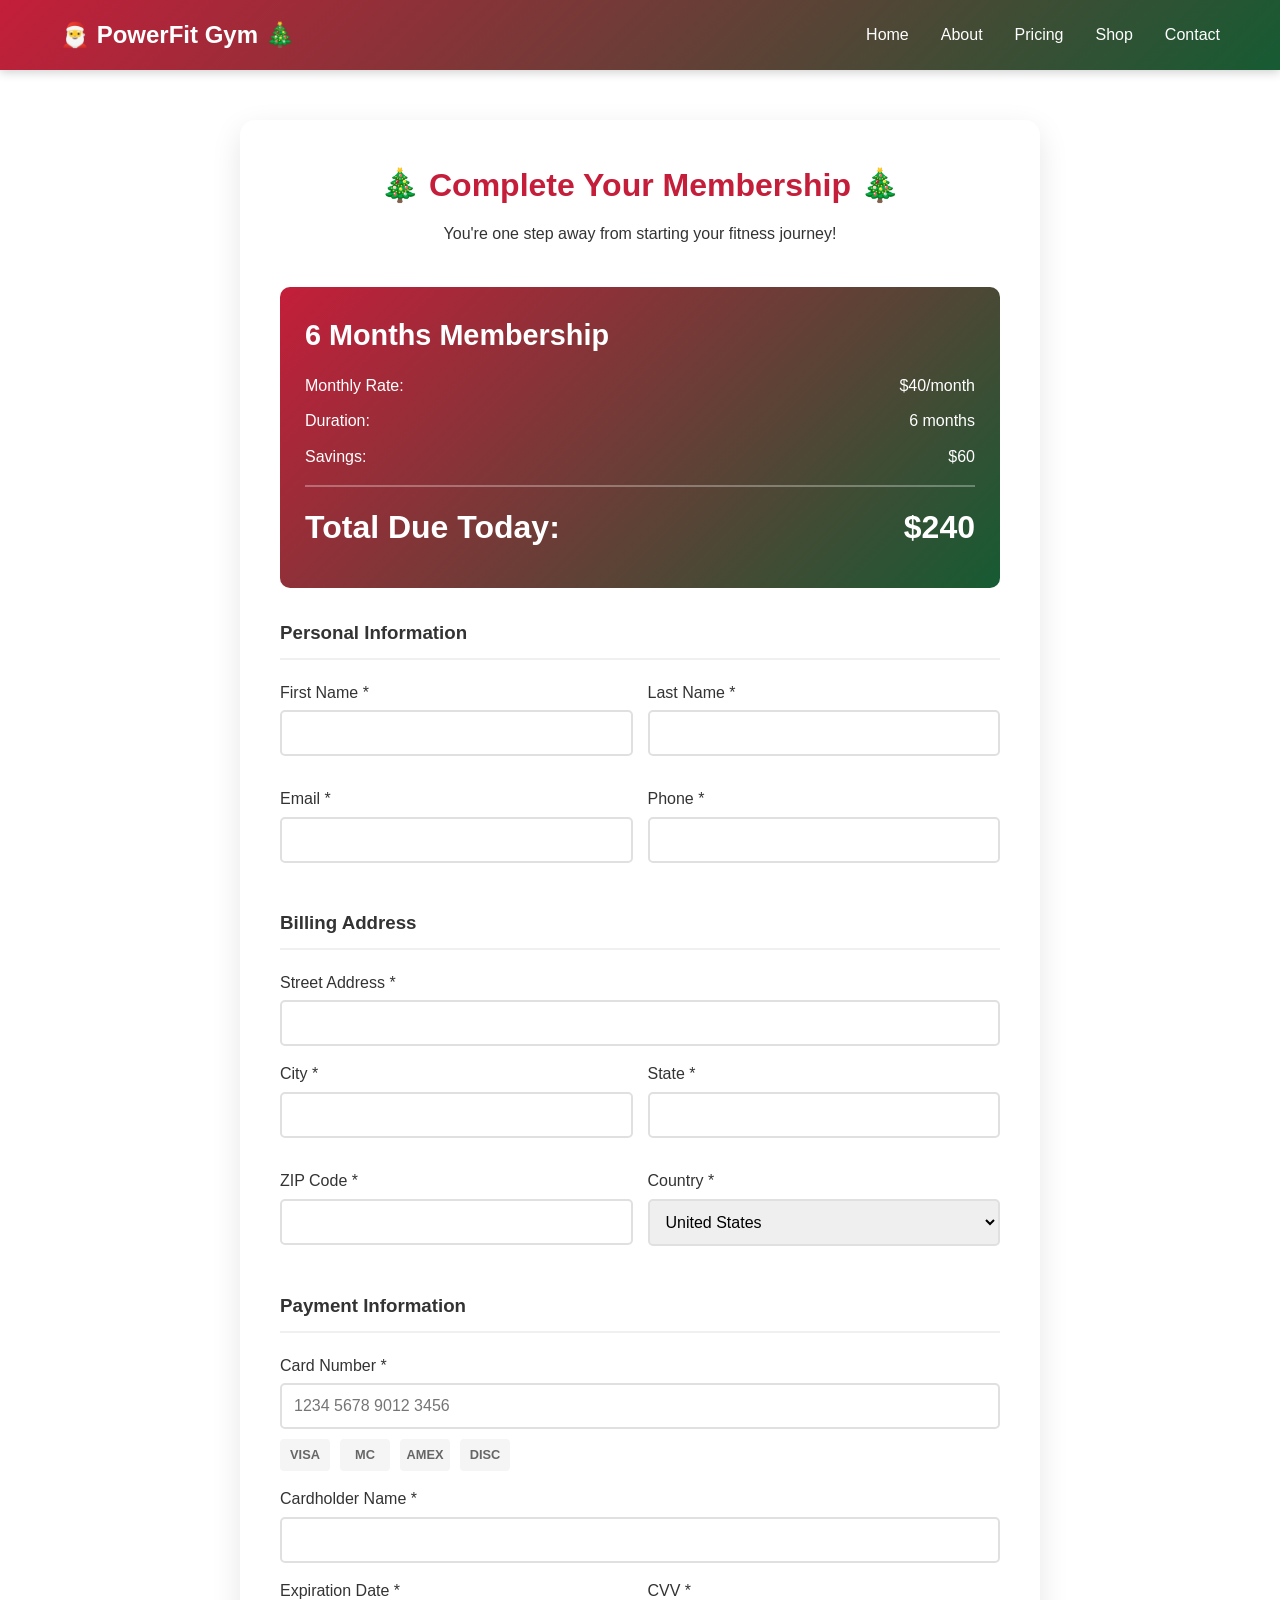
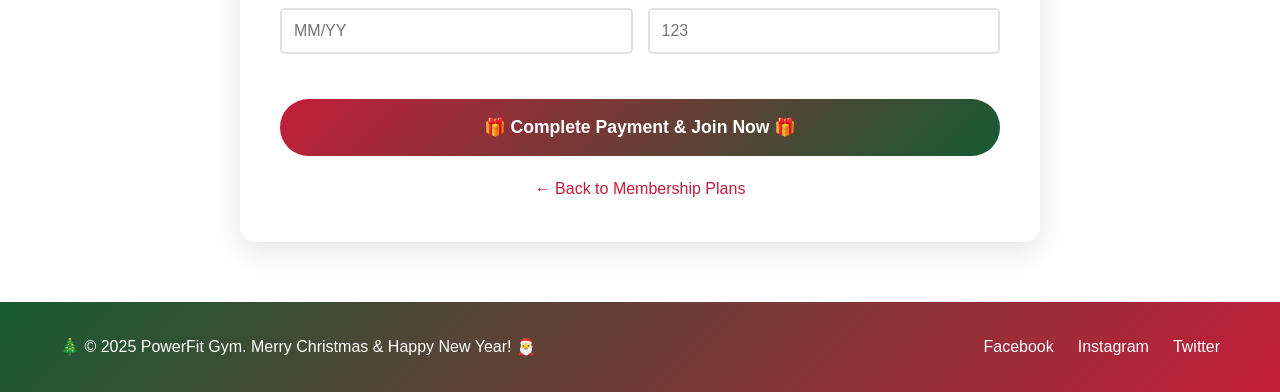
==== checkout.html @ 495035e3 "Update gallery slider with gym photos and preserve SVG files" ====
<!DOCTYPE html>
<html lang="en">
<head>
    <meta charset="UTF-8">
    <meta name="viewport" content="width=device-width, initial-scale=1.0">
    <title>Checkout - PowerFit Gym</title>
    <link rel="stylesheet" href="styles.css">
    <style>
        .checkout-container {
            max-width: 800px;
            margin: 120px auto 60px;
            padding: 40px;
            background: white;
            border-radius: 15px;
            box-shadow: 0 10px 30px rgba(0,0,0,0.1);
        }
        
        .checkout-header {
            text-align: center;
            margin-bottom: 40px;
        }
        
        .checkout-header h1 {
            color: #c41e3a;
            margin-bottom: 10px;
        }
        
        .plan-summary {
            background: linear-gradient(135deg, #c41e3a 0%, #165b33 100%);
            color: white;
            padding: 25px;
            border-radius: 10px;
            margin-bottom: 30px;
        }
        
        .plan-summary h2 {
            margin-bottom: 15px;
            font-size: 1.8rem;
        }
        
        .plan-details {
            display: flex;
            justify-content: space-between;
            align-items: center;
            margin-bottom: 10px;
        }
        
        .total-amount {
            font-size: 2rem;
            font-weight: bold;
            border-top: 2px solid rgba(255,255,255,0.3);
            padding-top: 15px;
            margin-top: 15px;
        }
        
        .checkout-form {
            margin-top: 30px;
        }
        
        .form-section {
            margin-bottom: 30px;
        }
        
        .form-section h3 {
            color: #333;
            margin-bottom: 20px;
            padding-bottom: 10px;
            border-bottom: 2px solid #f0f0f0;
        }
        
        .form-row {
            display: grid;
            grid-template-columns: 1fr 1fr;
            gap: 15px;
            margin-bottom: 15px;
        }
        
        .form-group {
            margin-bottom: 15px;
        }
        
        .form-group label {
            display: block;
            margin-bottom: 5px;
            color: #333;
            font-weight: 500;
        }
        
        .form-group input,
        .form-group select {
            width: 100%;
            padding: 12px;
            border: 2px solid #e0e0e0;
            border-radius: 5px;
            font-size: 1rem;
            transition: border-color 0.3s;
        }
        
        .form-group input:focus,
        .form-group select:focus {
            outline: none;
            border-color: #c41e3a;
        }
        
        .card-icons {
            display: flex;
            gap: 10px;
            margin-top: 10px;
        }
        
        .card-icon {
            width: 50px;
            height: 32px;
            background: #f5f5f5;
            border-radius: 4px;
            display: flex;
            align-items: center;
            justify-content: center;
            font-size: 0.8rem;
            font-weight: bold;
            color: #666;
        }
        
        .submit-btn {
            background: linear-gradient(135deg, #c41e3a 0%, #165b33 100%);
            color: white;
            border: none;
            padding: 18px 40px;
            border-radius: 50px;
            font-size: 1.1rem;
            font-weight: bold;
            cursor: pointer;
            width: 100%;
            transition: transform 0.3s, box-shadow 0.3s;
        }
        
        .submit-btn:hover {
            transform: translateY(-2px);
            box-shadow: 0 10px 25px rgba(196, 30, 58, 0.3);
        }
        
        .back-link {
            text-align: center;
            margin-top: 20px;
        }
        
        .back-link a {
            color: #c41e3a;
            text-decoration: none;
            font-weight: 500;
        }
        
        .back-link a:hover {
            text-decoration: underline;
        }
        
        @media (max-width: 768px) {
            .form-row {
                grid-template-columns: 1fr;
            }
            
            .checkout-container {
                margin: 100px 20px 40px;
                padding: 25px;
            }
        }
        
        /* Success Modal */
        .modal {
            display: none;
            position: fixed;
            z-index: 2000;
            left: 0;
            top: 0;
            width: 100%;
            height: 100%;
            background-color: rgba(0, 0, 0, 0.6);
            animation: fadeIn 0.3s;
        }
        
        @keyframes fadeIn {
            from { opacity: 0; }
            to { opacity: 1; }
        }
        
        @keyframes slideIn {
            from {
                transform: translateY(-50px);
                opacity: 0;
            }
            to {
                transform: translateY(0);
                opacity: 1;
            }
        }
        
        .modal-content {
            background: white;
            margin: 5% auto;
            padding: 30px;
            border-radius: 20px;
            width: 90%;
            max-width: 420px;
            text-align: center;
            box-shadow: 0 20px 60px rgba(0, 0, 0, 0.3);
            animation: slideIn 0.4s;
            position: relative;
        }
        
        .close-btn {
            position: absolute;
            top: 10px;
            right: 15px;
            font-size: 24px;
            font-weight: bold;
            color: #999;
            cursor: pointer;
            background: none;
            border: none;
            width: 30px;
            height: 30px;
            display: flex;
            align-items: center;
            justify-content: center;
            border-radius: 50%;
            transition: all 0.3s;
        }
        
        .close-btn:hover {
            color: #333;
            background: #f0f0f0;
        }
        
        .success-icon {
            width: 65px;
            height: 65px;
            background: linear-gradient(135deg, #4ade80 0%, #22c55e 100%);
            border-radius: 50%;
            display: flex;
            align-items: center;
            justify-content: center;
            margin: 0 auto 15px;
            font-size: 40px;
            animation: scaleUp 0.5s;
        }
        
        @keyframes scaleUp {
            0% { transform: scale(0); }
            50% { transform: scale(1.1); }
            100% { transform: scale(1); }
        }
        
        .modal-content h2 {
            color: #22c55e;
            margin-bottom: 12px;
            font-size: 1.6rem;
        }
        
        .modal-content p {
            color: #666;
            margin-bottom: 8px;
            font-size: 1rem;
            line-height: 1.5;
        }
        
        .order-details {
            background: #f9f9f9;
            padding: 15px;
            border-radius: 10px;
            margin: 20px 0;
            text-align: left;
        }
        
        .order-details p {
            display: flex;
            justify-content: space-between;
            margin-bottom: 8px;
            color: #333;
            font-size: 0.95rem;
        }
        
        .order-details p strong {
            color: #c41e3a;
        }
        
        .modal-btn {
            background: linear-gradient(135deg, #c41e3a 0%, #165b33 100%);
            color: white;
            border: none;
            padding: 12px 35px;
            border-radius: 50px;
            font-size: 1rem;
            font-weight: bold;
            cursor: pointer;
            margin-top: 15px;
            transition: transform 0.3s;
        }
        
        .modal-btn:hover {
            transform: translateY(-2px);
        }
    </style>
</head>
<body>
    <header>
        <nav>
            <div class="logo"><a href="index.html" style="color: white; text-decoration: none;">🎅 PowerFit Gym 🎄</a></div>
            <ul class="nav-links">
                <li><a href="index.html#home">Home</a></li>
                <li><a href="index.html#about">About</a></li>
                <li><a href="pricing.html">Pricing</a></li>
                <li><a href="shop.html">Shop</a></li>
                <li><a href="index.html#contact">Contact</a></li>
            </ul>
        </nav>
    </header>

    <div class="checkout-container">
        <div class="checkout-header">
            <h1>🎄 Complete Your Membership 🎄</h1>
            <p>You're one step away from starting your fitness journey!</p>
        </div>

        <div class="plan-summary">
            <h2 id="plan-name">6 Months Membership</h2>
            <div class="plan-details">
                <span>Monthly Rate:</span>
                <span id="monthly-rate">$40/month</span>
            </div>
            <div class="plan-details">
                <span>Duration:</span>
                <span id="duration">6 months</span>
            </div>
            <div class="plan-details">
                <span>Savings:</span>
                <span id="savings">$60</span>
            </div>
            <div class="total-amount">
                <div class="plan-details">
                    <span>Total Due Today:</span>
                    <span id="total-amount">$240</span>
                </div>
            </div>
        </div>

        <form class="checkout-form" id="checkout-form">
            <div class="form-section">
                <h3>Personal Information</h3>
                <div class="form-row">
                    <div class="form-group">
                        <label>First Name *</label>
                        <input type="text" name="firstName" required>
                    </div>
                    <div class="form-group">
                        <label>Last Name *</label>
                        <input type="text" name="lastName" required>
                    </div>
                </div>
                <div class="form-row">
                    <div class="form-group">
                        <label>Email *</label>
                        <input type="email" name="email" required>
                    </div>
                    <div class="form-group">
                        <label>Phone *</label>
                        <input type="tel" name="phone" required>
                    </div>
                </div>
            </div>

            <div class="form-section">
                <h3>Billing Address</h3>
                <div class="form-group">
                    <label>Street Address *</label>
                    <input type="text" name="address" required>
                </div>
                <div class="form-row">
                    <div class="form-group">
                        <label>City *</label>
                        <input type="text" name="city" required>
                    </div>
                    <div class="form-group">
                        <label>State *</label>
                        <input type="text" name="state" required>
                    </div>
                </div>
                <div class="form-row">
                    <div class="form-group">
                        <label>ZIP Code *</label>
                        <input type="text" name="zip" required>
                    </div>
                    <div class="form-group">
                        <label>Country *</label>
                        <select name="country" required>
                            <option value="US">United States</option>
                            <option value="CA">Canada</option>
                            <option value="UK">United Kingdom</option>
                            <option value="Other">Other</option>
                        </select>
                    </div>
                </div>
            </div>

            <div class="form-section">
                <h3>Payment Information</h3>
                <div class="form-group">
                    <label>Card Number *</label>
                    <input type="text" name="cardNumber" placeholder="1234 5678 9012 3456" maxlength="19" required>
                    <div class="card-icons">
                        <div class="card-icon">VISA</div>
                        <div class="card-icon">MC</div>
                        <div class="card-icon">AMEX</div>
                        <div class="card-icon">DISC</div>
                    </div>
                </div>
                <div class="form-group">
                    <label>Cardholder Name *</label>
                    <input type="text" name="cardName" required>
                </div>
                <div class="form-row">
                    <div class="form-group">
                        <label>Expiration Date *</label>
                        <input type="text" name="expiry" placeholder="MM/YY" maxlength="5" required>
                    </div>
                    <div class="form-group">
                        <label>CVV *</label>
                        <input type="text" name="cvv" placeholder="123" maxlength="4" required>
                    </div>
                </div>
            </div>

            <button type="submit" class="submit-btn">🎁 Complete Payment & Join Now 🎁</button>
        </form>

        <div class="back-link">
            <a href="pricing.html">← Back to Membership Plans</a>
        </div>
    </div>
    
    <!-- Success Modal -->
    <div id="successModal" class="modal">
        <div class="modal-content">
            <button class="close-btn" onclick="closeModal()">&times;</button>
            <div class="success-icon">✓</div>
            <h2>🎄 Payment Successful! 🎅</h2>
            <p>Welcome to PowerFit Gym!</p>
            
            <div class="order-details">
                <p><span>Membership Plan:</span> <strong id="modal-plan">6 Months</strong></p>
                <p><span>Monthly Rate:</span> <strong id="modal-rate">$40/month</strong></p>
                <p><span>Total Paid:</span> <strong id="modal-total">$240</strong></p>
            </div>
            
            <p>🎁 Your membership has been activated!</p>
            <p>📧 Confirmation email sent</p>
            <p>💪 See you at the gym!</p>
            
            <button class="modal-btn" onclick="closeModal()">Start Your Journey</button>
        </div>
    </div>

    <footer>
        <div class="container">
            <p>🎄 &copy; 2025 PowerFit Gym. Merry Christmas & Happy New Year! 🎅</p>
            <div class="social-links">
                <a href="#">Facebook</a>
                <a href="#">Instagram</a>
                <a href="#">Twitter</a>
            </div>
        </div>
    </footer>

    <script>
        // Get plan details from URL parameters
        const urlParams = new URLSearchParams(window.location.search);
        const plan = urlParams.get('plan') || '6';
        
        // Plan pricing data
        const plans = {
            '1': { name: '1 Month', monthly: 50, duration: 1, savings: 0 },
            '6': { name: '6 Months', monthly: 40, duration: 6, savings: 60 },
            '12': { name: '12 Months', monthly: 30, duration: 12, savings: 240 }
        };
        
        const selectedPlan = plans[plan];
        const total = selectedPlan.monthly * selectedPlan.duration;
        
        // Update page with selected plan details
        document.getElementById('plan-name').textContent = selectedPlan.name + ' Membership';
        document.getElementById('monthly-rate').textContent = '$' + selectedPlan.monthly + '/month';
        document.getElementById('duration').textContent = selectedPlan.duration + ' month' + (selectedPlan.duration > 1 ? 's' : '');
        document.getElementById('savings').textContent = selectedPlan.savings > 0 ? '$' + selectedPlan.savings : 'None';
        document.getElementById('total-amount').textContent = '$' + total;
        
        // Format card number input
        document.querySelector('input[name="cardNumber"]').addEventListener('input', function(e) {
            let value = e.target.value.replace(/\s/g, '');
            let formattedValue = value.match(/.{1,4}/g)?.join(' ') || value;
            e.target.value = formattedValue;
        });
        
        // Format expiry date
        document.querySelector('input[name="expiry"]').addEventListener('input', function(e) {
            let value = e.target.value.replace(/\D/g, '');
            if (value.length >= 2) {
                value = value.slice(0, 2) + '/' + value.slice(2, 4);
            }
            e.target.value = value;
        });
        
        // Handle form submission
        document.getElementById('checkout-form').addEventListener('submit', function(e) {
            e.preventDefault();
            
            // Update modal with plan details
            document.getElementById('modal-plan').textContent = selectedPlan.name;
            document.getElementById('modal-rate').textContent = '$' + selectedPlan.monthly + '/month';
            document.getElementById('modal-total').textContent = '$' + total;
            
            // Show success modal
            document.getElementById('successModal').style.display = 'block';
        });
        
        // Close modal and redirect to home
        function closeModal() {
            document.getElementById('successModal').style.display = 'none';
            window.location.href = 'index.html';
        }
        
        // Close modal when clicking outside
        window.onclick = function(event) {
            const modal = document.getElementById('successModal');
            if (event.target == modal) {
                closeModal();
            }
        }
    </script>
</body>
</html>
---- styles.css ----
* {
    margin: 0;
    padding: 0;
    box-sizing: border-box;
}

body {
    font-family: 'Segoe UI', Tahoma, Geneva, Verdana, sans-serif;
    line-height: 1.6;
    color: #333;
}

.container {
    max-width: 1200px;
    margin: 0 auto;
    padding: 0 20px;
}

/* Header & Navigation */
header {
    background: linear-gradient(135deg, #c41e3a 0%, #165b33 100%);
    color: white;
    padding: 1rem 0;
    box-shadow: 0 2px 10px rgba(0,0,0,0.2);
    position: fixed;
    width: 100%;
    top: 0;
    z-index: 1000;
}

nav {
    max-width: 1200px;
    margin: 0 auto;
    padding: 0 20px;
    display: flex;
    justify-content: space-between;
    align-items: center;
}

.logo {
    font-size: 1.5rem;
    font-weight: bold;
}

.nav-links {
    display: flex;
    list-style: none;
    gap: 2rem;
}

.nav-links a {
    color: white;
    text-decoration: none;
    transition: opacity 0.3s;
}

.nav-links a:hover {
    opacity: 0.8;
}

/* Hero Section */
.hero {
    background: linear-gradient(135deg, #c41e3a 0%, #165b33 100%);
    color: white;
    padding: 150px 20px 100px;
    text-align: center;
    margin-top: 60px;
    position: relative;
    overflow: hidden;
}

.hero-content h1 {
    font-size: 3rem;
    margin-bottom: 1rem;
}

.hero-content p {
    font-size: 1.2rem;
    margin-bottom: 2rem;
    opacity: 0.9;
}

.cta-button {
    display: inline-block;
    background: #ffd700;
    color: #c41e3a;
    padding: 15px 40px;
    text-decoration: none;
    border-radius: 50px;
    font-weight: bold;
    transition: transform 0.3s, box-shadow 0.3s;
    box-shadow: 0 4px 15px rgba(255, 215, 0, 0.4);
}

.cta-button:hover {
    transform: translateY(-2px);
    box-shadow: 0 10px 20px rgba(255, 215, 0, 0.5);
}

/* Snowflakes Animation */
.snowflakes {
    position: absolute;
    top: 0;
    left: 0;
    width: 100%;
    height: 100%;
    overflow: hidden;
    pointer-events: none;
}

.snowflake {
    position: absolute;
    top: -10px;
    color: white;
    font-size: 1.5rem;
    animation: fall linear infinite;
    opacity: 0.8;
}

.snowflake:nth-child(1) { left: 10%; animation-duration: 10s; animation-delay: 0s; }
.snowflake:nth-child(2) { left: 20%; animation-duration: 12s; animation-delay: 2s; font-size: 2rem; }
.snowflake:nth-child(3) { left: 30%; animation-duration: 8s; animation-delay: 4s; }
.snowflake:nth-child(4) { left: 40%; animation-duration: 15s; animation-delay: 1s; font-size: 1.8rem; }
.snowflake:nth-child(5) { left: 50%; animation-duration: 11s; animation-delay: 3s; }
.snowflake:nth-child(6) { left: 60%; animation-duration: 13s; animation-delay: 5s; font-size: 1.6rem; }
.snowflake:nth-child(7) { left: 70%; animation-duration: 9s; animation-delay: 2s; }
.snowflake:nth-child(8) { left: 80%; animation-duration: 14s; animation-delay: 0s; font-size: 2.2rem; }

@keyframes fall {
    0% {
        transform: translateY(0) rotate(0deg);
    }
    100% {
        transform: translateY(100vh) rotate(360deg);
    }
}

/* About Section */
.about {
    padding: 80px 20px;
    background: linear-gradient(to bottom, #f0f8ff 0%, #e6f2ff 100%);
}

.about h2 {
    text-align: center;
    font-size: 2.5rem;
    margin-bottom: 3rem;
    color: #333;
}

.features {
    display: grid;
    grid-template-columns: repeat(auto-fit, minmax(250px, 1fr));
    gap: 2rem;
}

.feature {
    text-align: center;
    padding: 2rem;
    background: white;
    border-radius: 10px;
    box-shadow: 0 5px 15px rgba(196, 30, 58, 0.15);
    transition: transform 0.3s;
    border: 2px solid #ffd700;
}

.feature:hover {
    transform: translateY(-5px);
    box-shadow: 0 8px 25px rgba(196, 30, 58, 0.25);
}

.icon {
    font-size: 3rem;
    margin-bottom: 1rem;
}

.feature h3 {
    margin-bottom: 1rem;
    color: #c41e3a;
}

/* Pricing Section */
.pricing {
    padding: 80px 20px;
    background: white;
}

.pricing h2 {
    text-align: center;
    font-size: 2.5rem;
    margin-bottom: 1rem;
    color: #333;
}

.pricing-subtitle {
    text-align: center;
    font-size: 1.1rem;
    color: #666;
    margin-bottom: 3rem;
}

.pricing-cards {
    display: grid;
    grid-template-columns: repeat(auto-fit, minmax(300px, 1fr));
    gap: 2rem;
    max-width: 1200px;
    margin: 0 auto;
}

.pricing-card {
    background: white;
    border: 3px solid #ffd700;
    border-radius: 15px;
    padding: 2rem;
    text-align: center;
    transition: transform 0.3s, box-shadow 0.3s;
    position: relative;
    box-shadow: 0 5px 20px rgba(196, 30, 58, 0.1);
}

.pricing-card:hover {
    transform: translateY(-10px);
    box-shadow: 0 15px 30px rgba(196, 30, 58, 0.25);
}

.pricing-card.featured {
    border-color: #165b33;
    border-width: 4px;
    transform: scale(1.05);
    background: linear-gradient(to bottom, #ffffff 0%, #f0fff0 100%);
}

.pricing-card.featured:hover {
    transform: scale(1.05) translateY(-10px);
}

.badge {
    position: absolute;
    top: -15px;
    left: 50%;
    transform: translateX(-50%);
    background: linear-gradient(135deg, #c41e3a 0%, #165b33 100%);
    color: white;
    padding: 5px 20px;
    border-radius: 20px;
    font-size: 0.9rem;
    font-weight: bold;
    box-shadow: 0 4px 10px rgba(196, 30, 58, 0.3);
}

.pricing-card h3 {
    font-size: 1.8rem;
    margin-bottom: 1rem;
    color: #333;
}

.price {
    margin-bottom: 2rem;
}

.amount {
    font-size: 3rem;
    font-weight: bold;
    color: #c41e3a;
}

.period {
    font-size: 1.2rem;
    color: #666;
}

.features-list {
    list-style: none;
    margin-bottom: 2rem;
    text-align: left;
}

.features-list li {
    padding: 0.7rem 0;
    border-bottom: 1px solid #f0f0f0;
}

.select-plan {
    background: linear-gradient(135deg, #c41e3a 0%, #165b33 100%);
    color: white;
    border: none;
    padding: 15px 40px;
    border-radius: 50px;
    font-size: 1rem;
    font-weight: bold;
    cursor: pointer;
    transition: transform 0.3s, box-shadow 0.3s;
    width: 100%;
}

.select-plan:hover {
    transform: translateY(-2px);
    box-shadow: 0 5px 15px rgba(196, 30, 58, 0.5);
}

.pricing-note {
    text-align: center;
    margin-top: 3rem;
    padding: 1.5rem;
    background: linear-gradient(135deg, #fffacd 0%, #ffd700 100%);
    border-radius: 10px;
    border: 2px solid #c41e3a;
}

.pricing-note p {
    font-size: 1.1rem;
    color: #666;
}

/* Contact Section */
.contact {
    padding: 80px 20px;
    background: linear-gradient(to bottom, #f0f8ff 0%, #e6f2ff 100%);
}

.contact h2 {
    text-align: center;
    font-size: 2.5rem;
    margin-bottom: 3rem;
    color: #333;
}

.contact-content {
    display: grid;
    grid-template-columns: repeat(auto-fit, minmax(300px, 1fr));
    gap: 3rem;
    max-width: 1000px;
    margin: 0 auto;
}

.contact-info h3,
.contact-form h3 {
    font-size: 1.5rem;
    margin-bottom: 1.5rem;
    color: #c41e3a;
}

.contact-info p {
    margin-bottom: 1rem;
    font-size: 1.1rem;
}

.contact-form form {
    display: flex;
    flex-direction: column;
    gap: 1rem;
}

.contact-form input,
.contact-form textarea {
    padding: 12px;
    border: 2px solid #e0e0e0;
    border-radius: 5px;
    font-size: 1rem;
    transition: border-color 0.3s;
}

.contact-form input:focus,
.contact-form textarea:focus {
    outline: none;
    border-color: #c41e3a;
}

.contact-form button {
    background: linear-gradient(135deg, #c41e3a 0%, #165b33 100%);
    color: white;
    border: none;
    padding: 15px;
    border-radius: 5px;
    font-size: 1rem;
    font-weight: bold;
    cursor: pointer;
    transition: transform 0.3s;
}

.contact-form button:hover {
    transform: translateY(-2px);
}

/* Footer */
footer {
    background: linear-gradient(135deg, #165b33 0%, #c41e3a 100%);
    color: white;
    padding: 2rem 20px;
    text-align: center;
}

footer .container {
    display: flex;
    justify-content: space-between;
    align-items: center;
    flex-wrap: wrap;
    gap: 1rem;
}

.social-links {
    display: flex;
    gap: 1.5rem;
}

.social-links a {
    color: white;
    text-decoration: none;
    transition: opacity 0.3s;
}

.social-links a:hover {
    opacity: 0.7;
}

/* Responsive Design */
@media (max-width: 768px) {
    .hero-content h1 {
        font-size: 2rem;
    }

    .pricing-cards {
        grid-template-columns: 1fr;
    }

    .pricing-card.featured {
        transform: scale(1);
    }

    footer .container {
        flex-direction: column;
        text-align: center;
    }
}

/* Gallery */
.gallery {
    padding: 60px 20px;
    background: #fffaf6;
}

.gallery h2 {
    text-align: center;
    font-size: 2.2rem;
    margin-bottom: 0.5rem;
    color: #333;
}

.gallery-subtitle {
    text-align: center;
    color: #666;
    margin-bottom: 2rem;
}

.gallery-grid {
    display: grid;
    grid-template-columns: repeat(auto-fit, minmax(240px, 1fr));
    gap: 1.25rem;
    max-width: 1100px;
    margin: 0 auto;
}

.gallery-item {
    background: white;
    border-radius: 12px;
    overflow: hidden;
    text-align: center;
    box-shadow: 0 8px 20px rgba(0,0,0,0.08);
}

.gallery-item img {
    width: 100%;
    height: 220px;
    object-fit: cover;
    display: block;
}

.gallery-item figcaption {
    padding: 0.75rem 1rem 1.25rem;
    font-weight: 600;
    color: #c41e3a;
}

.gallery-note {
    text-align: center;
    margin-top: 1rem;
    color: #555;
    font-size: 0.95rem;
}

@media (max-width: 480px) {
    .gallery-item img {
        height: 160px;
    }
}
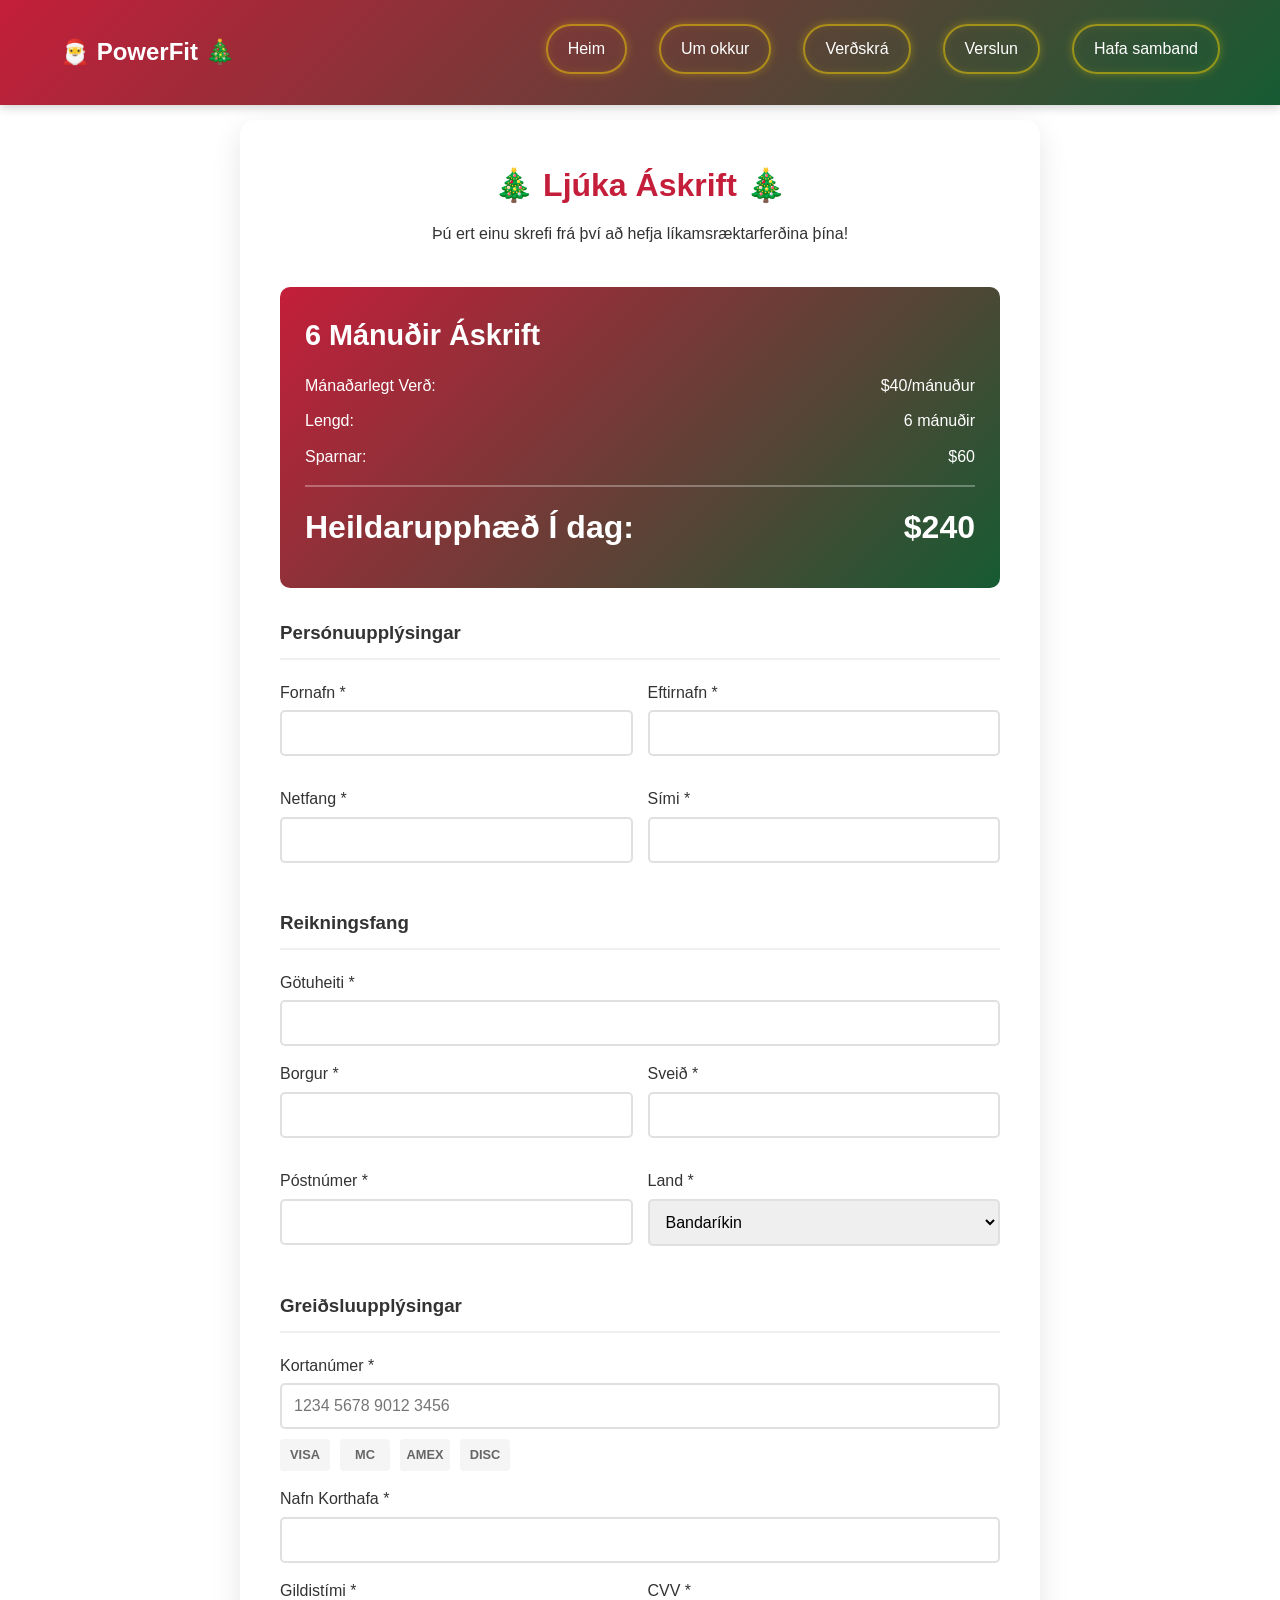
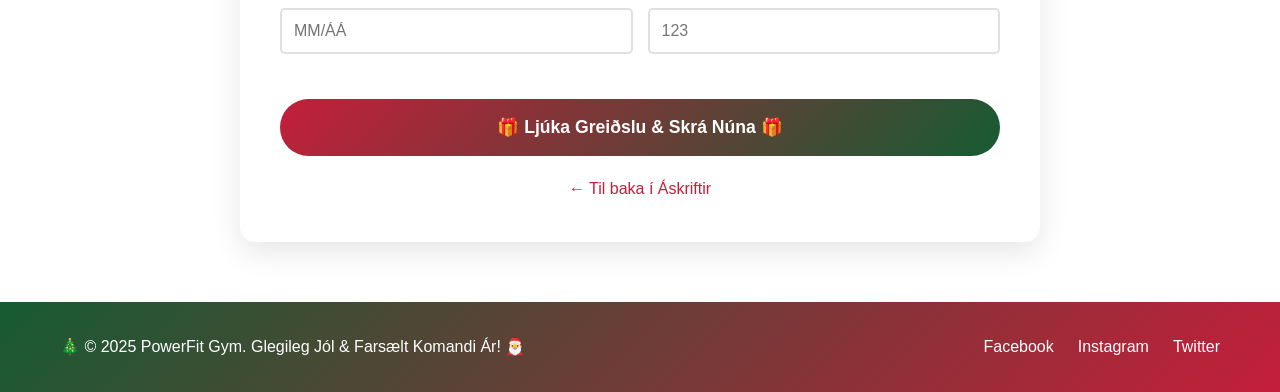
==== commit 6ed0cad4: "Complete Icelandic translation of entire website" ====
--- a/checkout.html
+++ b/checkout.html
@@ -3,7 +3,7 @@
 <head>
     <meta charset="UTF-8">
     <meta name="viewport" content="width=device-width, initial-scale=1.0">
-    <title>Checkout - PowerFit Gym</title>
+    <title>Greiðsla - PowerFit Gym</title>
     <link rel="stylesheet" href="styles.css">
     <style>
         .checkout-container {
@@ -304,40 +304,40 @@
 <body>
     <header>
         <nav>
-            <div class="logo"><a href="index.html" style="color: white; text-decoration: none;">🎅 PowerFit Gym 🎄</a></div>
+            <div class="logo"><a href="index.html" style="color: white; text-decoration: none;">🎅 PowerFit 🎄</a></div>
             <ul class="nav-links">
-                <li><a href="index.html#home">Home</a></li>
-                <li><a href="index.html#about">About</a></li>
-                <li><a href="pricing.html">Pricing</a></li>
-                <li><a href="shop.html">Shop</a></li>
-                <li><a href="index.html#contact">Contact</a></li>
+                <li><a href="index.html#home">Heim</a></li>
+                <li><a href="index.html#about">Um okkur</a></li>
+                <li><a href="pricing.html">Verðskrá</a></li>
+                <li><a href="shop.html">Verslun</a></li>
+                <li><a href="index.html#contact">Hafa samband</a></li>
             </ul>
         </nav>
     </header>
 
     <div class="checkout-container">
         <div class="checkout-header">
-            <h1>🎄 Complete Your Membership 🎄</h1>
-            <p>You're one step away from starting your fitness journey!</p>
+            <h1>🎄 Ljúka Áskrift 🎄</h1>
+            <p>Þú ert einu skrefi frá því að hefja líkamsræktarferðina þína!</p>
         </div>
 
         <div class="plan-summary">
-            <h2 id="plan-name">6 Months Membership</h2>
+            <h2 id="plan-name">6 Mánaða Áskrift</h2>
             <div class="plan-details">
-                <span>Monthly Rate:</span>
-                <span id="monthly-rate">$40/month</span>
+                <span>Mánaðarlegt Verð:</span>
+                <span id="monthly-rate">$40/mánuður</span>
             </div>
             <div class="plan-details">
-                <span>Duration:</span>
-                <span id="duration">6 months</span>
+                <span>Lengd:</span>
+                <span id="duration">6 mánuðir</span>
             </div>
             <div class="plan-details">
-                <span>Savings:</span>
+                <span>Sparnar:</span>
                 <span id="savings">$60</span>
             </div>
             <div class="total-amount">
                 <div class="plan-details">
-                    <span>Total Due Today:</span>
+                    <span>Heildarupphæð Í dag:</span>
                     <span id="total-amount">$240</span>
                 </div>
             </div>
@@ -345,66 +345,66 @@
 
         <form class="checkout-form" id="checkout-form">
             <div class="form-section">
-                <h3>Personal Information</h3>
+                <h3>Persónuupplýsingar</h3>
                 <div class="form-row">
                     <div class="form-group">
-                        <label>First Name *</label>
+                        <label>Fornafn *</label>
                         <input type="text" name="firstName" required>
                     </div>
                     <div class="form-group">
-                        <label>Last Name *</label>
+                        <label>Eftirnafn *</label>
                         <input type="text" name="lastName" required>
                     </div>
                 </div>
                 <div class="form-row">
                     <div class="form-group">
-                        <label>Email *</label>
+                        <label>Netfang *</label>
                         <input type="email" name="email" required>
                     </div>
                     <div class="form-group">
-                        <label>Phone *</label>
+                        <label>Sími *</label>
                         <input type="tel" name="phone" required>
                     </div>
                 </div>
             </div>
 
             <div class="form-section">
-                <h3>Billing Address</h3>
+                <h3>Reikningsfang</h3>
                 <div class="form-group">
-                    <label>Street Address *</label>
+                    <label>Götuheiti *</label>
                     <input type="text" name="address" required>
                 </div>
                 <div class="form-row">
                     <div class="form-group">
-                        <label>City *</label>
+                        <label>Borgur *</label>
                         <input type="text" name="city" required>
                     </div>
                     <div class="form-group">
-                        <label>State *</label>
+                        <label>Sveið *</label>
                         <input type="text" name="state" required>
                     </div>
                 </div>
                 <div class="form-row">
                     <div class="form-group">
-                        <label>ZIP Code *</label>
+                        <label>Póstnúmer *</label>
                         <input type="text" name="zip" required>
                     </div>
                     <div class="form-group">
-                        <label>Country *</label>
+                        <label>Land *</label>
                         <select name="country" required>
-                            <option value="US">United States</option>
-                            <option value="CA">Canada</option>
-                            <option value="UK">United Kingdom</option>
-                            <option value="Other">Other</option>
+                            <option value="US">Bandaríkin</option>
+                            <option value="CA">Kanada</option>
+                            <option value="UK">Bretland</option>
+                            <option value="Other">Annað</option>
                         </select>
                     </div>
                 </div>
             </div>
 
             <div class="form-section">
-                <h3>Payment Information</h3>
+                <h3>Greiðsluupplýsingar</h3>
                 <div class="form-group">
-                    <label>Card Number *</label>
+                    <label>Kortanúmer *</label>
                     <input type="text" name="cardNumber" placeholder="1234 5678 9012 3456" maxlength="19" required>
                     <div class="card-icons">
                         <div class="card-icon">VISA</div>
@@ -414,13 +414,13 @@
                     </div>
                 </div>
                 <div class="form-group">
-                    <label>Cardholder Name *</label>
+                    <label>Nafn Korthafa *</label>
                     <input type="text" name="cardName" required>
                 </div>
                 <div class="form-row">
                     <div class="form-group">
-                        <label>Expiration Date *</label>
-                        <input type="text" name="expiry" placeholder="MM/YY" maxlength="5" required>
+                        <label>Gildistími *</label>
+                        <input type="text" name="expiry" placeholder="MM/ÁÁ" maxlength="5" required>
                     </div>
                     <div class="form-group">
                         <label>CVV *</label>
@@ -429,11 +429,11 @@
                 </div>
             </div>
 
-            <button type="submit" class="submit-btn">🎁 Complete Payment & Join Now 🎁</button>
+            <button type="submit" class="submit-btn">🎁 Ljúka Greiðslu & Skrá Núna 🎁</button>
         </form>
 
         <div class="back-link">
-            <a href="pricing.html">← Back to Membership Plans</a>
+            <a href="pricing.html">← Til baka í Áskriftir</a>
         </div>
     </div>
     
@@ -442,26 +442,26 @@
         <div class="modal-content">
             <button class="close-btn" onclick="closeModal()">&times;</button>
             <div class="success-icon">✓</div>
-            <h2>🎄 Payment Successful! 🎅</h2>
-            <p>Welcome to PowerFit Gym!</p>
+            <h2>🎄 Greiðsla Tókst! 🎅</h2>
+            <p>Velkomin í PowerFit Gym!</p>
             
             <div class="order-details">
-                <p><span>Membership Plan:</span> <strong id="modal-plan">6 Months</strong></p>
-                <p><span>Monthly Rate:</span> <strong id="modal-rate">$40/month</strong></p>
-                <p><span>Total Paid:</span> <strong id="modal-total">$240</strong></p>
+                <p><span>Áskriftaráætlun:</span> <strong id="modal-plan">6 Mánuðir</strong></p>
+                <p><span>Mánaðarlegt Verð:</span> <strong id="modal-rate">$40/mánuður</strong></p>
+                <p><span>Heildarupphæð:</span> <strong id="modal-total">$240</strong></p>
             </div>
             
-            <p>🎁 Your membership has been activated!</p>
-            <p>📧 Confirmation email sent</p>
-            <p>💪 See you at the gym!</p>
+            <p>🎁 Áskriftin þín hefur verið virkjuð!</p>
+            <p>📧 Staðfestingartölvupóstur sendur</p>
+            <p>💪 Sjáumst í líkamsræktinni!</p>
             
-            <button class="modal-btn" onclick="closeModal()">Start Your Journey</button>
+            <button class="modal-btn" onclick="closeModal()">Byrja Ferðina</button>
         </div>
     </div>
 
     <footer>
         <div class="container">
-            <p>🎄 &copy; 2025 PowerFit Gym. Merry Christmas & Happy New Year! 🎅</p>
+            <p>🎄 &copy; 2025 PowerFit Gym. Glegileg Jól & Farsælt Komandi Ár! 🎅</p>
             <div class="social-links">
                 <a href="#">Facebook</a>
                 <a href="#">Instagram</a>
@@ -477,19 +477,19 @@
         
         // Plan pricing data
         const plans = {
-            '1': { name: '1 Month', monthly: 50, duration: 1, savings: 0 },
-            '6': { name: '6 Months', monthly: 40, duration: 6, savings: 60 },
-            '12': { name: '12 Months', monthly: 30, duration: 12, savings: 240 }
+            '1': { name: '1 Mánuður', monthly: 50, duration: 1, savings: 0 },
+            '6': { name: '6 Mánuðir', monthly: 40, duration: 6, savings: 60 },
+            '12': { name: '12 Mánuðir', monthly: 30, duration: 12, savings: 240 }
         };
         
         const selectedPlan = plans[plan];
         const total = selectedPlan.monthly * selectedPlan.duration;
         
         // Update page with selected plan details
-        document.getElementById('plan-name').textContent = selectedPlan.name + ' Membership';
-        document.getElementById('monthly-rate').textContent = '$' + selectedPlan.monthly + '/month';
-        document.getElementById('duration').textContent = selectedPlan.duration + ' month' + (selectedPlan.duration > 1 ? 's' : '');
-        document.getElementById('savings').textContent = selectedPlan.savings > 0 ? '$' + selectedPlan.savings : 'None';
+        document.getElementById('plan-name').textContent = selectedPlan.name + ' Áskrift';
+        document.getElementById('monthly-rate').textContent = '$' + selectedPlan.monthly + '/mánuður';
+        document.getElementById('duration').textContent = selectedPlan.duration + ' mánuð' + (selectedPlan.duration > 1 ? 'ir' : 'ur');
+        document.getElementById('savings').textContent = selectedPlan.savings > 0 ? '$' + selectedPlan.savings : 'Engar';
         document.getElementById('total-amount').textContent = '$' + total;
         
         // Format card number input
@@ -514,7 +514,7 @@
             
             // Update modal with plan details
             document.getElementById('modal-plan').textContent = selectedPlan.name;
-            document.getElementById('modal-rate').textContent = '$' + selectedPlan.monthly + '/month';
+            document.getElementById('modal-rate').textContent = '$' + selectedPlan.monthly + '/mánuður';
             document.getElementById('modal-total').textContent = '$' + total;
             
             // Show success modal
--- a/styles.css
+++ b/styles.css
@@ -20,7 +20,7 @@
 header {
     background: linear-gradient(135deg, #c41e3a 0%, #165b33 100%);
     color: white;
-    padding: 1rem 0;
+    padding: 1.5rem 0;
     box-shadow: 0 2px 10px rgba(0,0,0,0.2);
     position: fixed;
     width: 100%;
@@ -35,11 +35,28 @@
     display: flex;
     justify-content: space-between;
     align-items: center;
+    gap: 20px;
 }
 
 .logo {
     font-size: 1.5rem;
     font-weight: bold;
+    transition: transform 0.3s ease;
+    cursor: pointer;
+    animation: subtle-pulse 3s ease-in-out infinite;
+}
+
+.logo:hover {
+    transform: scale(1.1);
+}
+
+@keyframes subtle-pulse {
+    0%, 100% {
+        transform: scale(1);
+    }
+    50% {
+        transform: scale(1.05);
+    }
 }
 
 .nav-links {
@@ -51,11 +68,42 @@
 .nav-links a {
     color: white;
     text-decoration: none;
-    transition: opacity 0.3s;
+    padding: 10px 20px;
+    border-radius: 25px;
+    position: relative;
+    transition: all 0.4s ease;
+    display: inline-block;
+    overflow: hidden;
+    border: 2px solid rgba(255, 215, 0, 0.5);
+    box-shadow: 0 0 10px rgba(255, 215, 0, 0.3), inset 0 0 10px rgba(255, 215, 0, 0.1);
+}
+
+.nav-links a::before {
+    content: '';
+    position: absolute;
+    top: 0;
+    left: -100%;
+    width: 100%;
+    height: 100%;
+    background: rgba(255, 215, 0, 0.3);
+    transition: left 0.4s ease;
+    z-index: -1;
+    border-radius: 25px;
 }
 
 .nav-links a:hover {
-    opacity: 0.8;
+    transform: translateY(-3px);
+    background: rgba(255, 255, 255, 0.15);
+    border-color: rgba(255, 215, 0, 1);
+    box-shadow: 0 0 20px rgba(255, 215, 0, 0.8), 0 4px 15px rgba(255, 215, 0, 0.6), inset 0 0 15px rgba(255, 215, 0, 0.3);
+}
+
+.nav-links a:hover::before {
+    left: 0;
+}
+
+.nav-links a:active {
+    transform: translateY(-1px);
 }
 
 /* Hero Section */
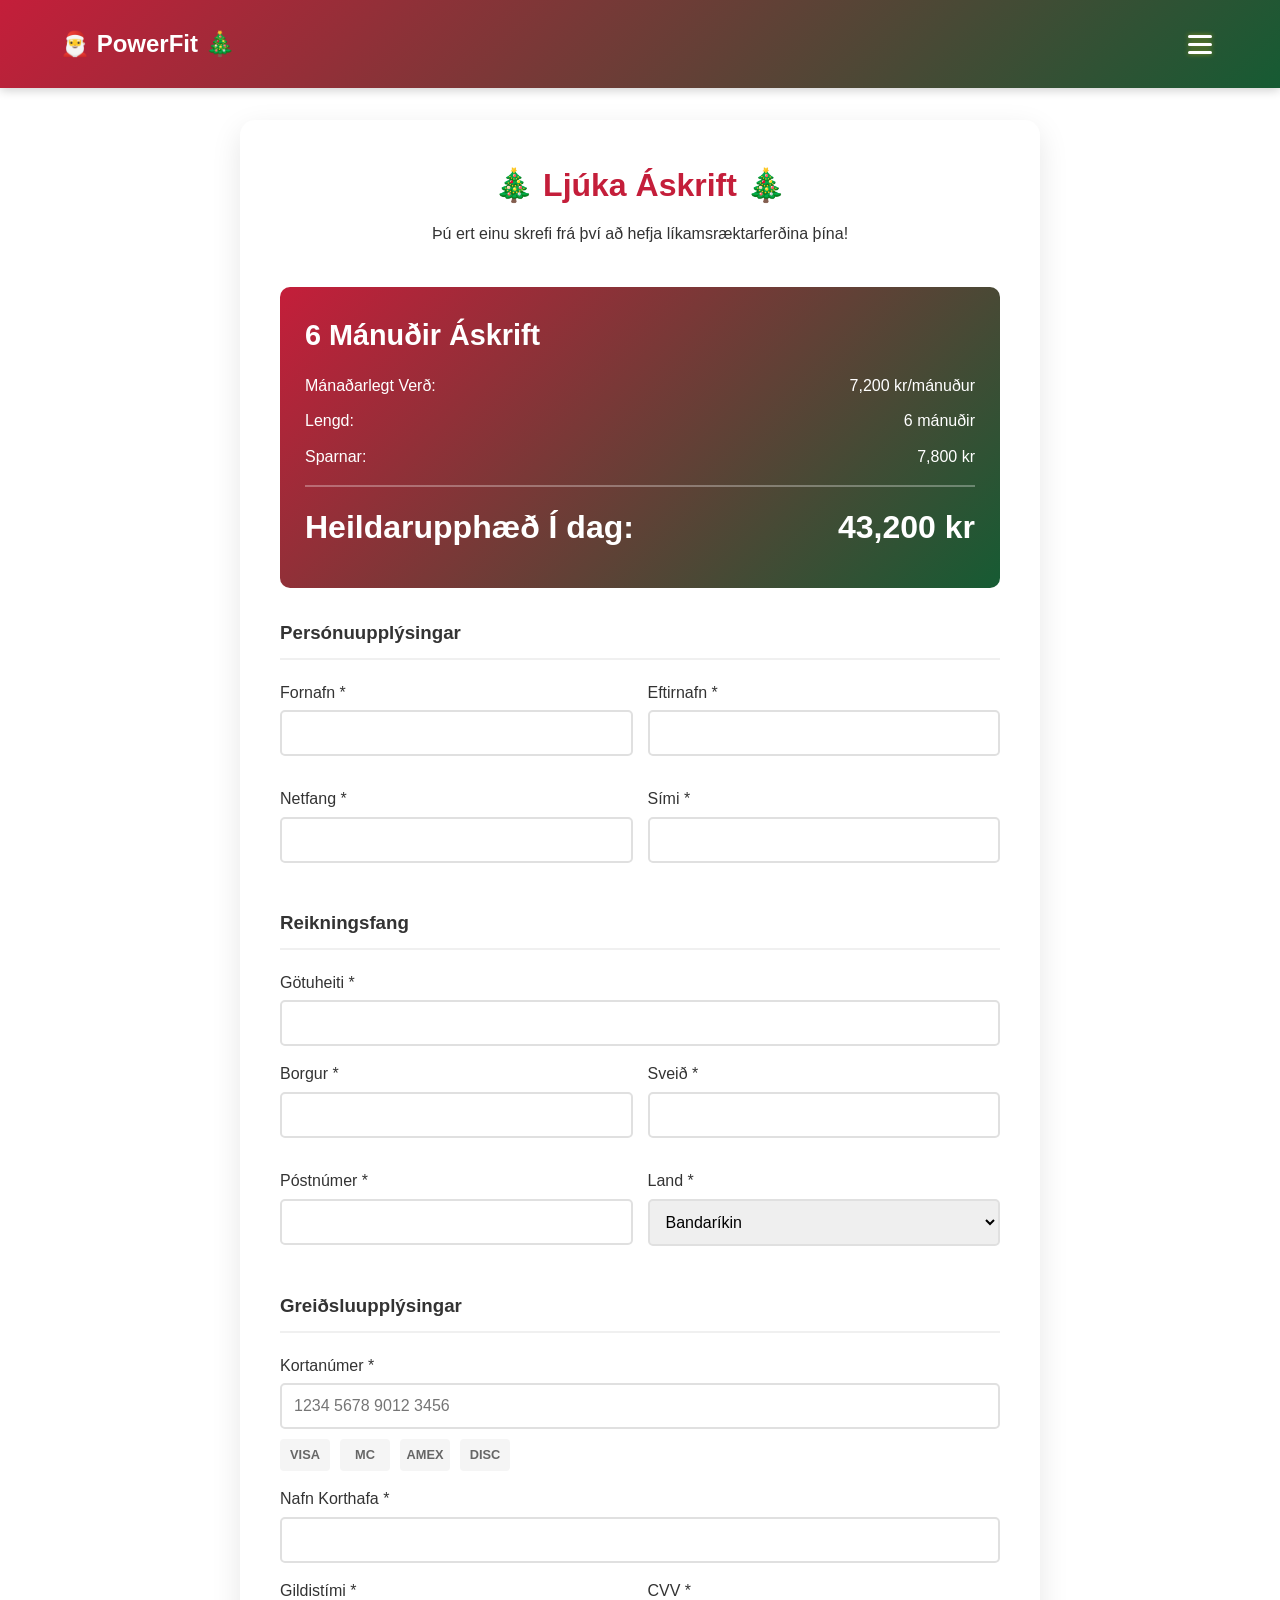
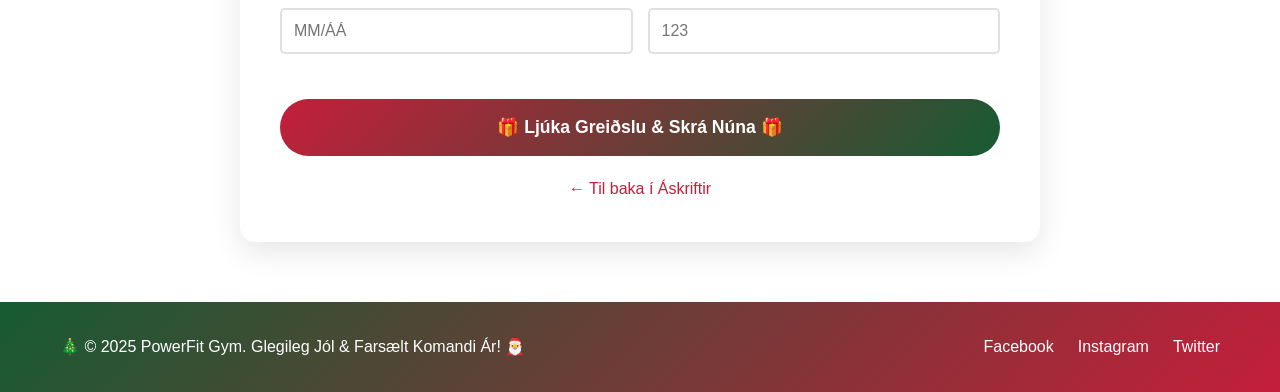
==== commit 4c06f3ef: "Add new features: hamburger menu, purchases page, ISK currency, and image gallery updates" ====
--- a/checkout.html
+++ b/checkout.html
@@ -305,15 +305,25 @@
     <header>
         <nav>
             <div class="logo"><a href="index.html" style="color: white; text-decoration: none;">🎅 PowerFit 🎄</a></div>
-            <ul class="nav-links">
-                <li><a href="index.html#home">Heim</a></li>
-                <li><a href="index.html#about">Um okkur</a></li>
-                <li><a href="pricing.html">Verðskrá</a></li>
-                <li><a href="shop.html">Verslun</a></li>
-                <li><a href="index.html#contact">Hafa samband</a></li>
-            </ul>
+            <button class="hamburger-menu" onclick="toggleMenu()" aria-label="Menu">
+                <span></span>
+                <span></span>
+                <span></span>
+            </button>
         </nav>
     </header>
+
+    <!-- Side Navigation -->
+    <div id="sideNav" class="side-nav">
+        <a href="javascript:void(0)" class="close-btn" onclick="closeMenu()">&times;</a>
+        <a href="index.html#home" onclick="closeMenu()">Heim</a>
+        <a href="index.html#about" onclick="closeMenu()">Um okkur</a>
+        <a href="pricing.html" onclick="closeMenu()">Verðskrá</a>
+        <a href="shop.html" onclick="closeMenu()">Verslun</a>
+        <a href="purchases.html" onclick="closeMenu()">Mín Kaup</a>
+        <a href="index.html#contact" onclick="closeMenu()">Hafa samband</a>
+    </div>
+    <div id="overlay" class="overlay" onclick="closeMenu()"></div>
 
     <div class="checkout-container">
         <div class="checkout-header">
@@ -325,7 +335,7 @@
             <h2 id="plan-name">6 Mánaða Áskrift</h2>
             <div class="plan-details">
                 <span>Mánaðarlegt Verð:</span>
-                <span id="monthly-rate">$40/mánuður</span>
+                <span id="monthly-rate">7.200 kr/mánuður</span>
             </div>
             <div class="plan-details">
                 <span>Lengd:</span>
@@ -333,12 +343,12 @@
             </div>
             <div class="plan-details">
                 <span>Sparnar:</span>
-                <span id="savings">$60</span>
+                <span id="savings">7.800 kr</span>
             </div>
             <div class="total-amount">
                 <div class="plan-details">
                     <span>Heildarupphæð Í dag:</span>
-                    <span id="total-amount">$240</span>
+                    <span id="total-amount">43.200 kr</span>
                 </div>
             </div>
         </div>
@@ -447,8 +457,8 @@
             
             <div class="order-details">
                 <p><span>Áskriftaráætlun:</span> <strong id="modal-plan">6 Mánuðir</strong></p>
-                <p><span>Mánaðarlegt Verð:</span> <strong id="modal-rate">$40/mánuður</strong></p>
-                <p><span>Heildarupphæð:</span> <strong id="modal-total">$240</strong></p>
+                <p><span>Mánaðarlegt Verð:</span> <strong id="modal-rate">7.200 kr/mánuður</strong></p>
+                <p><span>Heildarupphæð:</span> <strong id="modal-total">43.200 kr</strong></p>
             </div>
             
             <p>🎁 Áskriftin þín hefur verið virkjuð!</p>
@@ -477,9 +487,9 @@
         
         // Plan pricing data
         const plans = {
-            '1': { name: '1 Mánuður', monthly: 50, duration: 1, savings: 0 },
-            '6': { name: '6 Mánuðir', monthly: 40, duration: 6, savings: 60 },
-            '12': { name: '12 Mánuðir', monthly: 30, duration: 12, savings: 240 }
+            '1': { name: '1 Mánuður', monthly: 8500, duration: 1, savings: 0 },
+            '6': { name: '6 Mánuðir', monthly: 7200, duration: 6, savings: 7800 },
+            '12': { name: '12 Mánuðir', monthly: 5900, duration: 12, savings: 31200 }
         };
         
         const selectedPlan = plans[plan];
@@ -487,10 +497,10 @@
         
         // Update page with selected plan details
         document.getElementById('plan-name').textContent = selectedPlan.name + ' Áskrift';
-        document.getElementById('monthly-rate').textContent = '$' + selectedPlan.monthly + '/mánuður';
+        document.getElementById('monthly-rate').textContent = selectedPlan.monthly.toLocaleString('is-IS') + ' kr/mánuður';
         document.getElementById('duration').textContent = selectedPlan.duration + ' mánuð' + (selectedPlan.duration > 1 ? 'ir' : 'ur');
-        document.getElementById('savings').textContent = selectedPlan.savings > 0 ? '$' + selectedPlan.savings : 'Engar';
-        document.getElementById('total-amount').textContent = '$' + total;
+        document.getElementById('savings').textContent = selectedPlan.savings > 0 ? selectedPlan.savings.toLocaleString('is-IS') + ' kr' : 'Engar';
+        document.getElementById('total-amount').textContent = total.toLocaleString('is-IS') + ' kr';
         
         // Format card number input
         document.querySelector('input[name="cardNumber"]').addEventListener('input', function(e) {
@@ -512,10 +522,24 @@
         document.getElementById('checkout-form').addEventListener('submit', function(e) {
             e.preventDefault();
             
+            // Save membership purchase to localStorage
+            const purchase = {
+                planName: selectedPlan.name,
+                monthlyRate: selectedPlan.monthly,
+                duration: selectedPlan.duration,
+                savings: selectedPlan.savings,
+                totalAmount: total,
+                date: new Date().toISOString()
+            };
+            
+            const purchases = JSON.parse(localStorage.getItem('membershipPurchases')) || [];
+            purchases.push(purchase);
+            localStorage.setItem('membershipPurchases', JSON.stringify(purchases));
+            
             // Update modal with plan details
             document.getElementById('modal-plan').textContent = selectedPlan.name;
-            document.getElementById('modal-rate').textContent = '$' + selectedPlan.monthly + '/mánuður';
-            document.getElementById('modal-total').textContent = '$' + total;
+            document.getElementById('modal-rate').textContent = selectedPlan.monthly.toLocaleString('is-IS') + ' kr/mánuður';
+            document.getElementById('modal-total').textContent = total.toLocaleString('is-IS') + ' kr';
             
             // Show success modal
             document.getElementById('successModal').style.display = 'block';
@@ -535,5 +559,19 @@
             }
         }
     </script>
+
+    <script>
+        function toggleMenu() {
+            document.getElementById('sideNav').classList.toggle('active');
+            document.getElementById('overlay').classList.toggle('active');
+            document.body.style.overflow = document.getElementById('sideNav').classList.contains('active') ? 'hidden' : 'auto';
+        }
+
+        function closeMenu() {
+            document.getElementById('sideNav').classList.remove('active');
+            document.getElementById('overlay').classList.remove('active');
+            document.body.style.overflow = 'auto';
+        }
+    </script>
 </body>
 </html>
--- a/styles.css
+++ b/styles.css
@@ -59,51 +59,119 @@
     }
 }
 
-.nav-links {
+/* Hamburger Menu Button */
+.hamburger-menu {
     display: flex;
-    list-style: none;
-    gap: 2rem;
-}
-
-.nav-links a {
-    color: white;
+    flex-direction: column;
+    justify-content: space-around;
+    width: 40px;
+    height: 40px;
+    background: transparent;
+    border: none;
+    cursor: pointer;
+    padding: 8px;
+    z-index: 1001;
+    border-radius: 8px;
+    transition: all 0.3s ease;
+}
+
+.hamburger-menu:hover {
+    background: rgba(255, 215, 0, 0.2);
+    transform: scale(1.1);
+}
+
+.hamburger-menu span {
+    width: 100%;
+    height: 3px;
+    background: white;
+    border-radius: 3px;
+    transition: all 0.3s ease;
+    box-shadow: 0 0 5px rgba(255, 215, 0, 0.5);
+}
+
+.hamburger-menu:hover span {
+    background: #ffd700;
+    box-shadow: 0 0 10px rgba(255, 215, 0, 0.8);
+}
+
+/* Side Navigation */
+.side-nav {
+    height: 100%;
+    width: 0;
+    position: fixed;
+    z-index: 1002;
+    top: 0;
+    right: 0;
+    background: linear-gradient(180deg, #c41e3a 0%, #165b33 100%);
+    overflow-x: hidden;
+    transition: 0.4s ease;
+    padding-top: 60px;
+    box-shadow: -5px 0 20px rgba(0,0,0,0.3);
+}
+
+.side-nav.active {
+    width: 320px;
+}
+
+.side-nav a {
+    padding: 18px 30px;
     text-decoration: none;
-    padding: 10px 20px;
-    border-radius: 25px;
-    position: relative;
-    transition: all 0.4s ease;
-    display: inline-block;
-    overflow: hidden;
-    border: 2px solid rgba(255, 215, 0, 0.5);
-    box-shadow: 0 0 10px rgba(255, 215, 0, 0.3), inset 0 0 10px rgba(255, 215, 0, 0.1);
-}
-
-.nav-links a::before {
-    content: '';
+    font-size: 1.2rem;
+    color: white;
+    display: block;
+    transition: all 0.3s ease;
+    border-left: 4px solid transparent;
+    font-weight: 600;
+}
+
+.side-nav a:hover {
+    background: rgba(255, 215, 0, 0.2);
+    border-left-color: #ffd700;
+    padding-left: 40px;
+    box-shadow: inset 0 0 20px rgba(255, 215, 0, 0.1);
+}
+
+.side-nav .close-btn {
     position: absolute;
+    top: 10px;
+    right: 25px;
+    font-size: 3rem;
+    margin-left: 50px;
+    padding: 0;
+    border: none;
+    line-height: 1;
+    color: #ffd700;
+}
+
+.side-nav .close-btn:hover {
+    background: transparent;
+    color: white;
+    transform: rotate(90deg);
+    padding-left: 0;
+    border: none;
+}
+
+/* Overlay */
+.overlay {
+    position: fixed;
     top: 0;
-    left: -100%;
+    left: 0;
     width: 100%;
     height: 100%;
-    background: rgba(255, 215, 0, 0.3);
-    transition: left 0.4s ease;
-    z-index: -1;
-    border-radius: 25px;
-}
-
-.nav-links a:hover {
-    transform: translateY(-3px);
-    background: rgba(255, 255, 255, 0.15);
-    border-color: rgba(255, 215, 0, 1);
-    box-shadow: 0 0 20px rgba(255, 215, 0, 0.8), 0 4px 15px rgba(255, 215, 0, 0.6), inset 0 0 15px rgba(255, 215, 0, 0.3);
-}
-
-.nav-links a:hover::before {
-    left: 0;
-}
-
-.nav-links a:active {
-    transform: translateY(-1px);
+    background: rgba(0, 0, 0, 0);
+    z-index: 1001;
+    pointer-events: none;
+    transition: background 0.4s ease;
+}
+
+.overlay.active {
+    background: rgba(0, 0, 0, 0.7);
+    pointer-events: auto;
+}
+
+/* Hide old nav-links */
+.nav-links {
+    display: none;
 }
 
 /* Hero Section */
